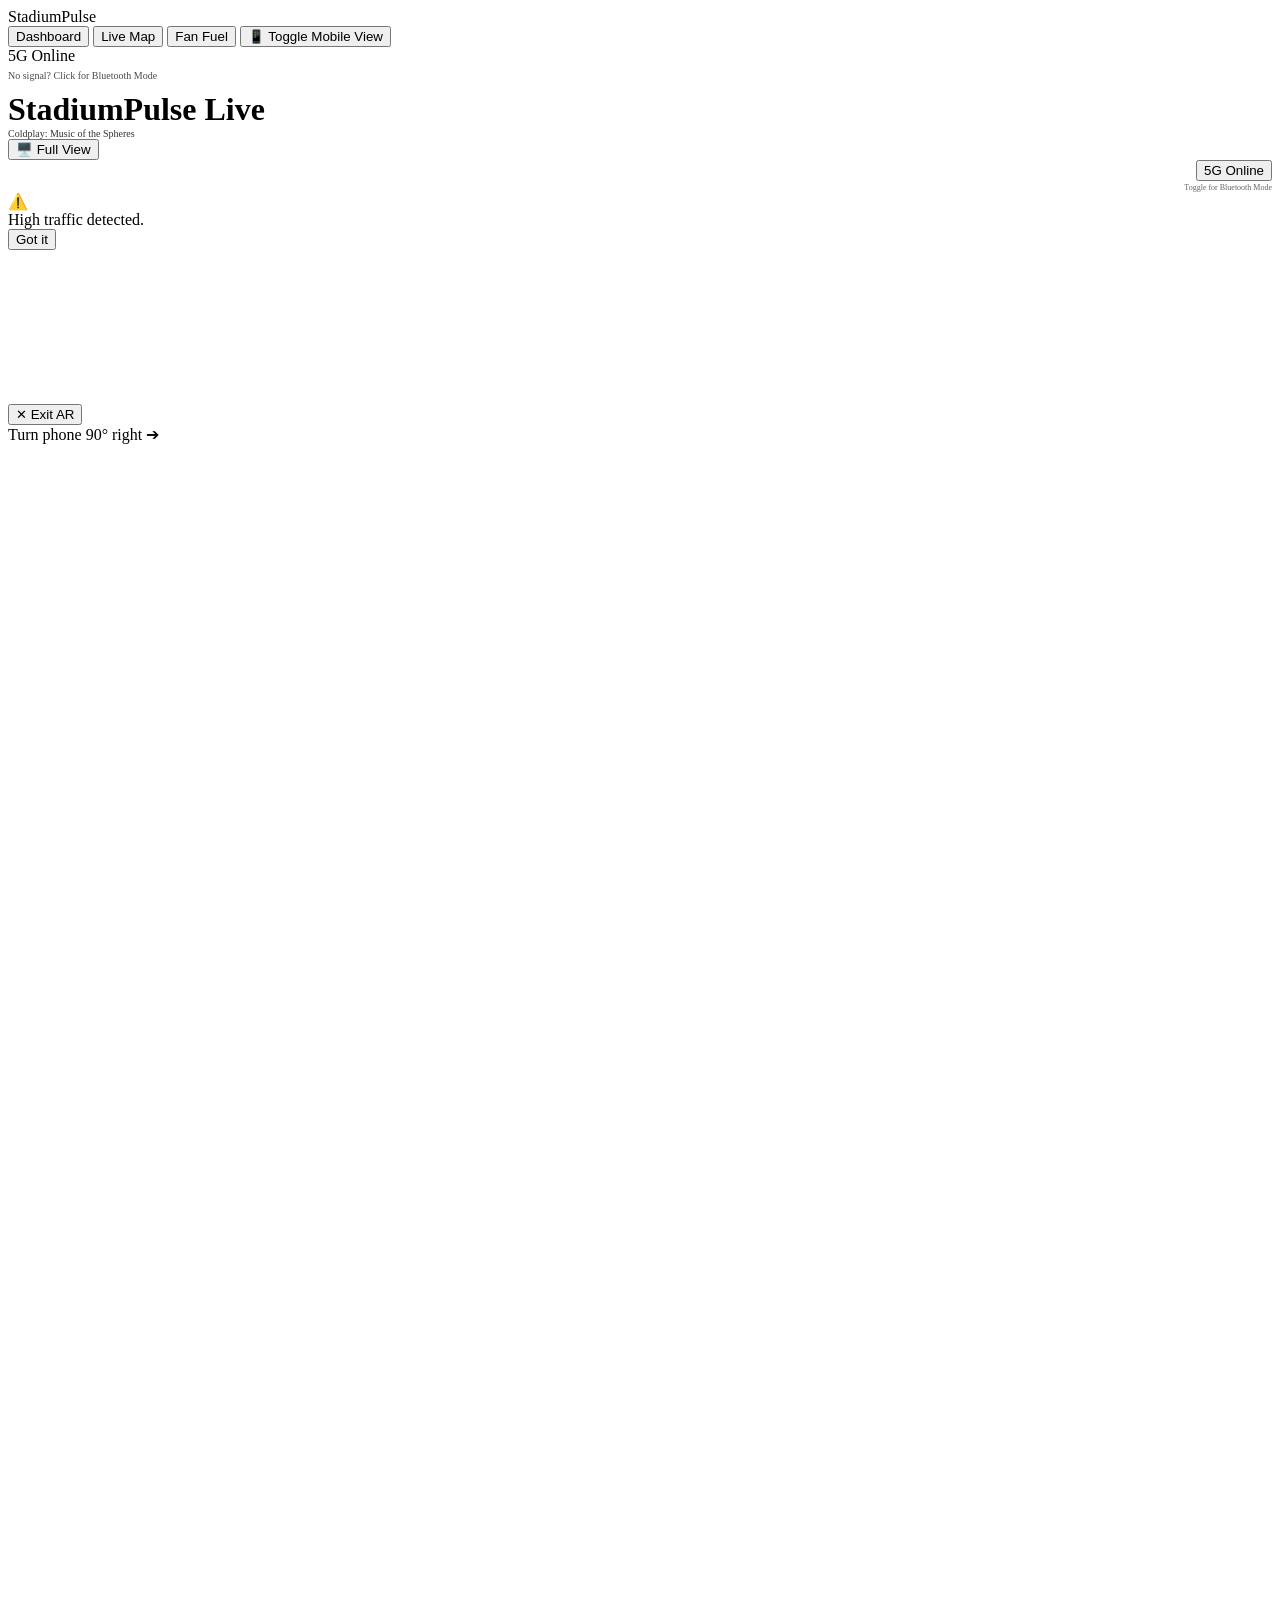
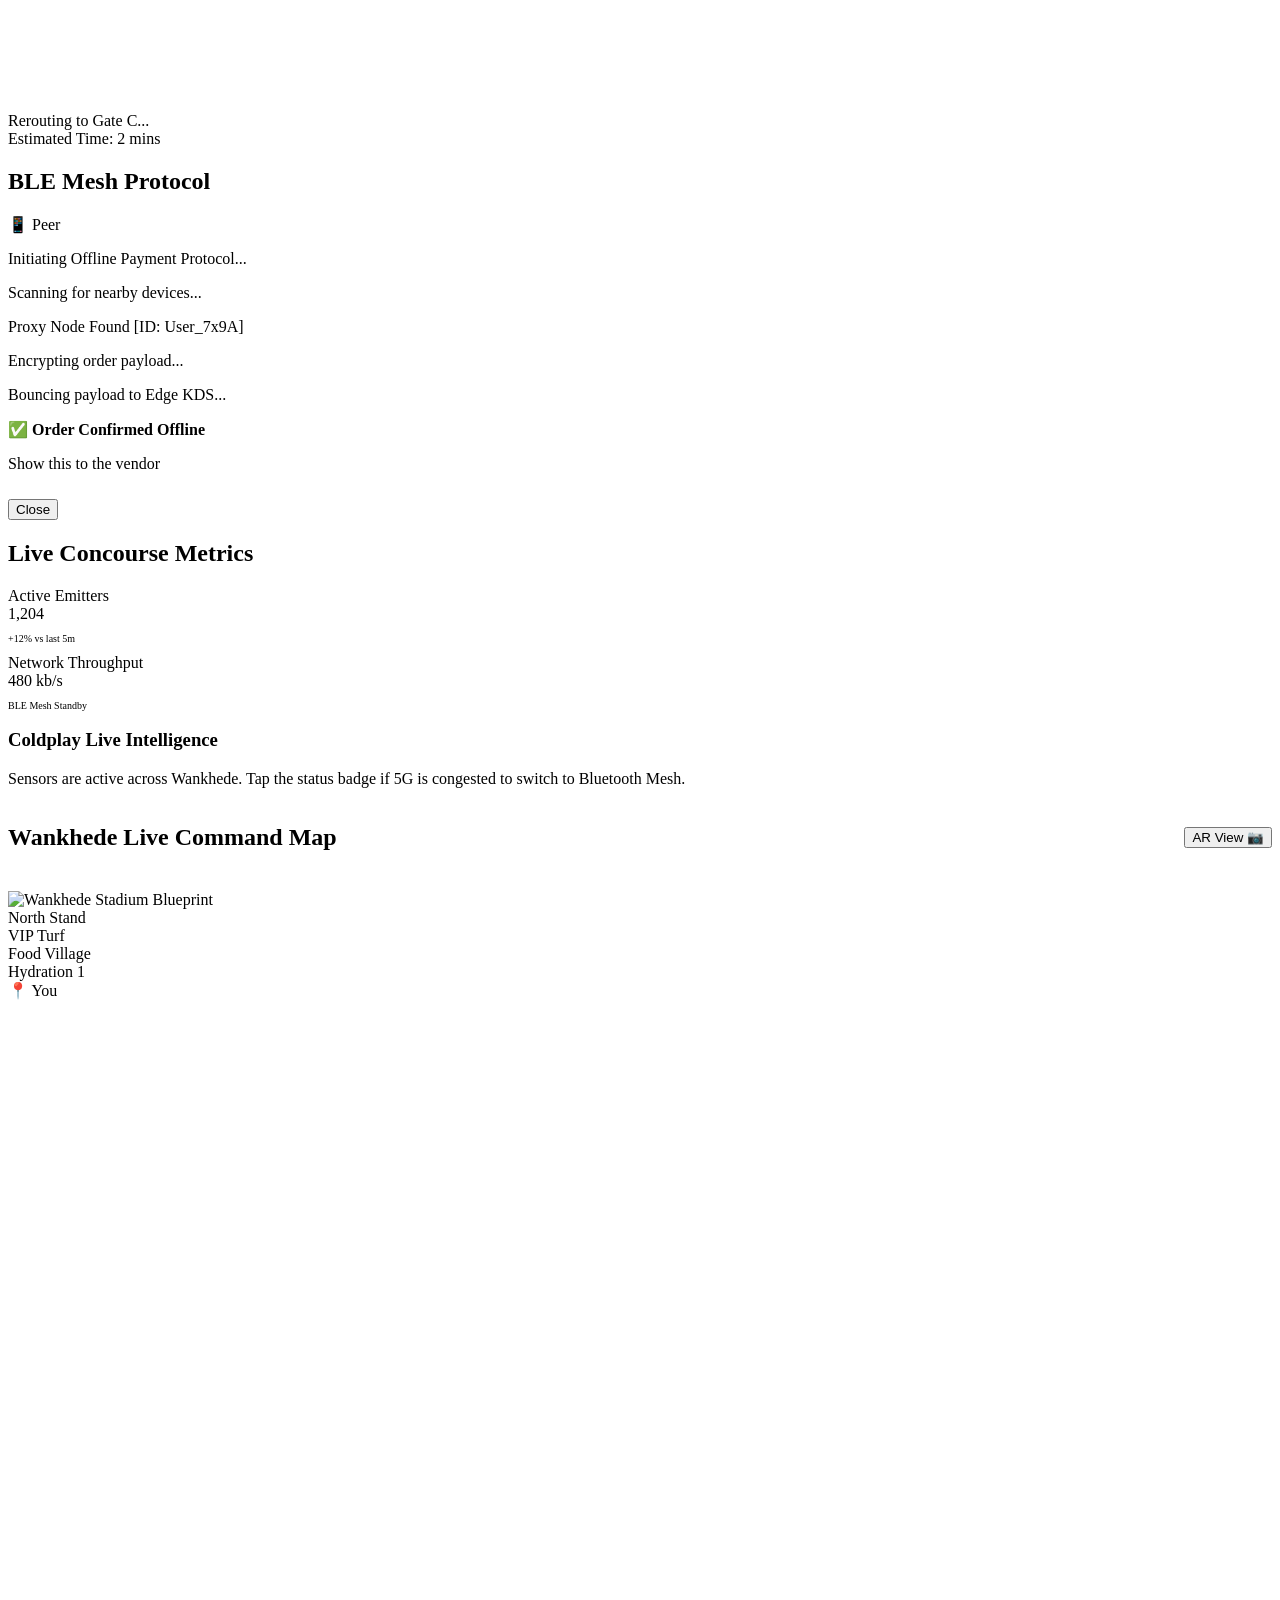
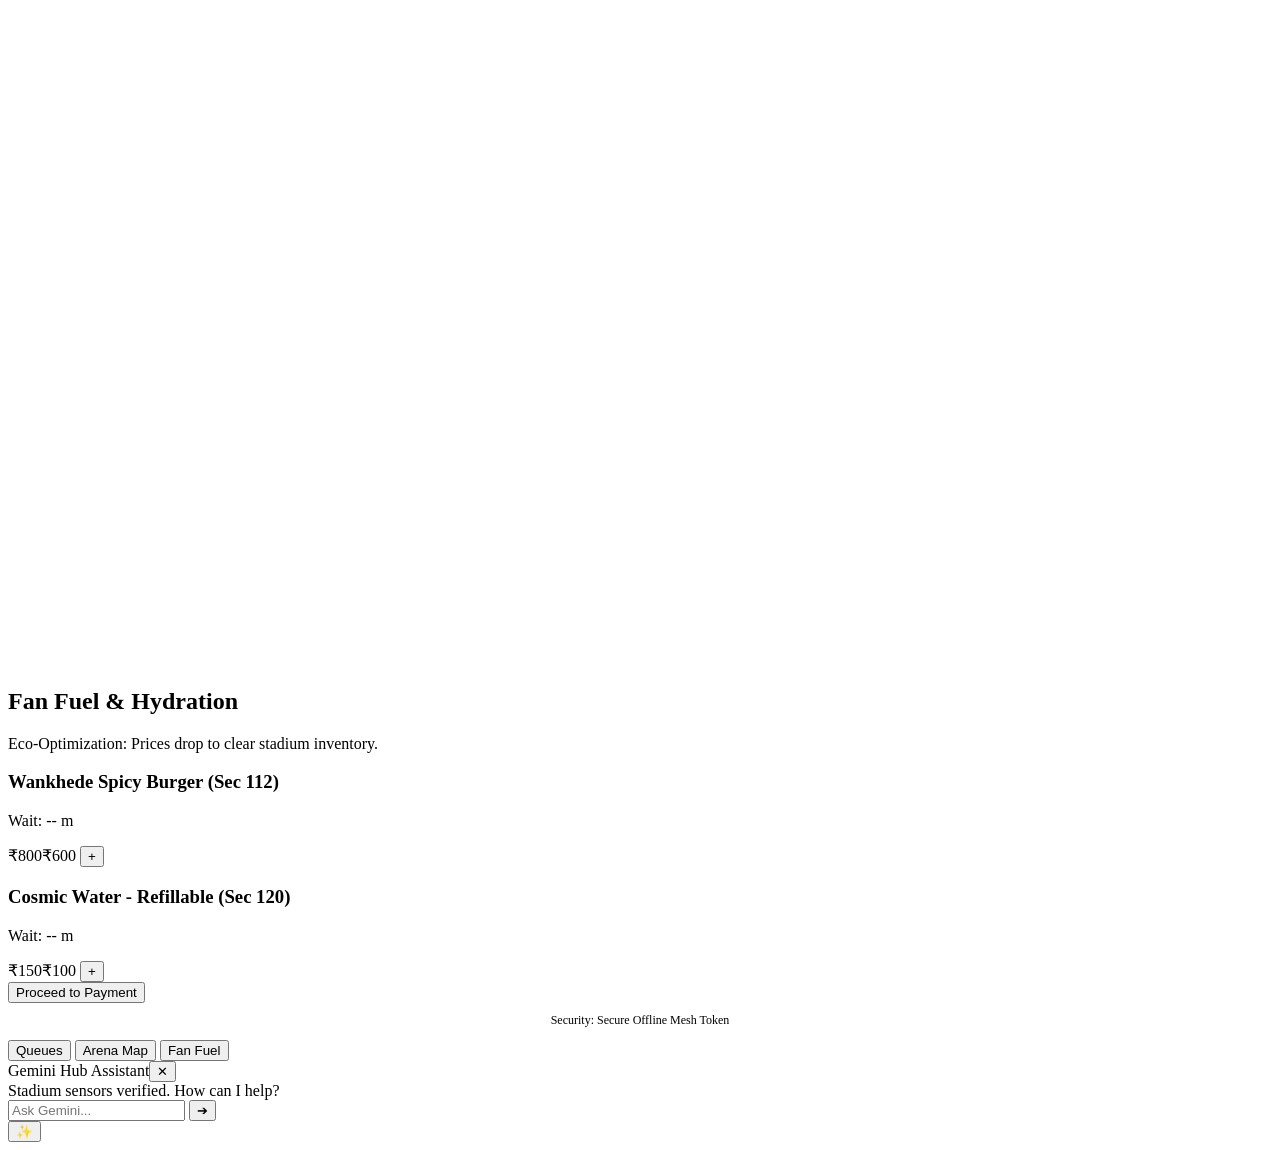
==== bin/main/static/index.html @ cc155f45 "Added Enhancements" ====
<!DOCTYPE html>
<html lang="en">
<head>
    <meta charset="UTF-8">
    <meta name="viewport" content="width=device-width, initial-scale=1.0, maximum-scale=1.0, user-scalable=no">
    <title>StadiumPulse Live | Coldplay Wankhede</title>
    
    <!-- PWA Meta Tags -->
    <link rel="manifest" href="manifest.json">
    <meta name="theme-color" content="#0f111a">
    <meta name="mobile-web-app-capable" content="yes">
    <meta name="apple-mobile-web-app-status-bar-style" content="black-translucent">
    <meta name="apple-mobile-web-app-title" content="StadiumPulse">
    <link rel="apple-touch-icon" href="images/icon-192.png">

    <link rel="stylesheet" href="css/styles.css?v=1.1">
</head>
<body>
    <div class="app-container">
        
        <!-- DESKTOP SIDEBAR (Hidden on mobile) -->
        <nav class="desktop-sidebar" role="navigation">
            <div class="sidebar-logo">StadiumPulse</div>
            <div class="sidebar-links">
                <button class="nav-item active" data-target="view-home">Dashboard</button>
                <button class="nav-item" data-target="view-map">Live Map</button>
                <button class="nav-item" data-target="view-order">Fan Fuel</button>
                <button class="view-toggle-btn" id="toggle-view-desktop">📱 Toggle Mobile View</button>
            </div>
            <div class="sidebar-footer">
                <div id="network-toggle-desktop" class="network-status online" title="Click to enable mesh mode">
                    <span class="status-dot"></span> 5G Online
                </div>
                <p style="font-size:10px; opacity:0.7; margin-top:5px;">No signal? Click for Bluetooth Mode</p>
            </div>
        </nav>

        <div class="main-wrapper">
            <!-- App Header -->
            <header class="app-header">
                <div>
                    <h1 style="margin:0;">StadiumPulse Live</h1>
                    <p style="font-size:10px; opacity:0.8; margin:0;">Coldplay: Music of the Spheres</p>
                </div>
                <div class="header-right">
                    <button class="view-toggle-btn mobile-only" id="toggle-view-mobile" style="margin-right:10px;">🖥️ Full View</button>
                    <!-- Network Toggle (Mobile View) -->
                    <div style="text-align:right;">
                        <button id="network-toggle" class="network-status online mobile-only">
                            <span class="status-dot"></span> <span id="network-label">5G Online</span>
                        </button>
                        <p class="mobile-only" style="font-size:8px; opacity:0.6; margin:2px 0 0 0;">Toggle for Bluetooth Mode</p>
                    </div>
                </div>
            </header>

            <!-- Alerts -->
            <div id="smart-alert" class="smart-alert hidden" role="alert">
                <div class="alert-icon">⚠️</div>
                <div class="alert-text" id="alert-message">High traffic detected.</div>
                <button class="alert-btn" onclick="dismissAlert()" aria-label="Dismiss alert">Got it</button>
            </div>

            <!-- AR WEBCAM OVERLAY -->
            <div id="ar-overlay" class="ar-overlay hidden">
                <video id="webcam-feed" autoplay playsinline aria-hidden="true"></video>
                <div class="ar-ui-top">
                    <button class="ar-close-btn" id="close-ar-btn">✕ Exit AR</button>
                    <div class="ar-instruction">Turn phone 90° right ➔</div>
                </div>
                <div class="ar-digital-arrow" aria-hidden="true">
                    <svg viewBox="0 0 100 100"><path class="ar-arrow-path" d="M50 80 L50 20 L30 40 M50 20 L70 40" fill="none" stroke="var(--status-green)" stroke-width="8" stroke-linecap="round" stroke-linejoin="round"/></svg>
                </div>
                <div class="ar-ui-bottom" aria-live="assertive">Rerouting to Gate C...<br><span>Estimated Time: 2 mins</span></div>
            </div>

            <!-- BLE MESH OVERLAY -->
            <div id="ble-mesh-overlay" class="ar-overlay hidden ble-modal">
                <div class="ble-container">
                    <h2>BLE Mesh Protocol</h2>
                    <div class="radar" id="ble-radar">
                        <div class="pulse"></div><div class="pulse delay"></div>
                        <div class="node hidden" id="peer-node" style="top:20%; left:70%;">📱 Peer</div>
                    </div>
                    <div class="terminal-logs" id="ble-logs">
                        <p class="log hidden" id="log-1">Initiating Offline Payment Protocol...</p>
                        <p class="log hidden" id="log-2">Scanning for nearby devices...</p>
                        <p class="log hidden" style="color:var(--accent-blue)" id="log-3">Proxy Node Found [ID: User_7x9A]</p>
                        <p class="log hidden" id="log-4">Encrypting order payload...</p>
                        <p class="log hidden" id="log-5">Bouncing payload to Edge KDS...</p>
                        <p class="log hidden" style="color:var(--status-green); font-weight:bold;" id="log-6">✅ Order Confirmed Offline</p>
                    </div>
                    <div class="qr-result hidden" id="qr-result">
                        <div class="qr-mock"></div><p>Show this to the vendor</p>
                        <button class="checkout-btn" onclick="document.getElementById('ble-mesh-overlay').classList.add('hidden')" style="margin-top:10px;">Close</button>
                    </div>
                </div>
            </div>

            <!-- Main Content Area -->
            <main id="app-content">
                <!-- HOME VIEW -->
                <div id="view-home" class="view active">
                    <section class="dashboard">
                        <h2>Live Concourse Metrics</h2>
                        <div class="grid" id="wait-times-grid" aria-live="polite"></div>
                    </section>
                    
                    <!-- Desktop-only Analytics Section -->
                    <section class="desktop-only analytics-row">
                        <div class="card analytics-card">
                            <span class="wait-label">Active Emitters</span>
                            <div class="wait-time">1,204</div>
                            <p style="color:var(--status-green);font-size:10px;">+12% vs last 5m</p>
                        </div>
                        <div class="card analytics-card">
                            <span class="wait-label">Network Throughput</span>
                            <div class="wait-time">480 kb/s</div>
                            <p style="color:var(--accent-blue);font-size:10px;">BLE Mesh Standby</p>
                        </div>
                    </section>

                    <section class="quick-actions">
                        <div class="promo-card" id="mesh-promo">
                            <h3>Coldplay Live Intelligence</h3>
                            <p>Sensors are active across Wankhede. Tap the status badge if 5G is congested to switch to Bluetooth Mesh.</p>
                        </div>
                    </section>
                </div>

                <!-- MAP VIEW -->
                <div id="view-map" class="view">
                    <section class="stadium-map-container">
                        <div style="display:flex; justify-content:space-between; align-items:center; margin-bottom: 20px;">
                            <h2>Wankhede Live Command Map</h2>
                            <button class="ar-btn" id="open-ar-btn" aria-label="Open AR View">AR View 📷</button>
                        </div>
                        <div class="map-wrapper">
                            <img src="images/wankhede_map.png" class="blueprint-img" alt="Wankhede Stadium Blueprint">
                            <div class="zone" id="map-zone-Gate_A" style="top: 15%; left: 50%;">North Stand</div>
                            <div class="zone" id="map-zone-Gate_C" style="bottom: 15%; left: 50%;">VIP Turf</div>
                            <div class="zone" id="map-zone-Section_112" style="top: 50%; right: 15%;">Food Village</div>
                            <div class="zone" id="map-zone-Section_120" style="top: 50%; left: 15%;">Hydration 1</div>
                            <div class="pin-marker" style="top: 60%; left: 50%;">📍 You</div>
                            <svg class="routing-layer" viewBox="0 0 100 100" preserveAspectRatio="none">
                                <defs><linearGradient id="neon-glow"><stop offset="0%" stop-color="var(--accent-blue)" /><stop offset="100%" stop-color="var(--status-green)" /></linearGradient></defs>
                                <path id="live-route-path" class="path-line" d="" fill="none" stroke="url(#neon-glow)" stroke-width="1.5" stroke-dasharray="2, 4"></path>
                            </svg>
                        </div>
                    </section>
                </div>

                <!-- ORDER VIEW -->
                <div id="view-order" class="view">
                    <section class="order-dashboard">
                        <h2>Fan Fuel & Hydration</h2>
                        <p class="subtitle">Eco-Optimization: Prices drop to clear stadium inventory.</p>
                        <div class="order-list" id="order-items-container">
                            <div class="order-item" id="menu-112">
                                <div class="item-info"><h3>Wankhede Spicy Burger (Sec 112)</h3><p class="wait-badge" id="badge-112">Wait: -- m</p></div>
                                <div class="price-container">
                                    <span class="old-price hidden" id="old-price-112">₹800</span><span class="current-price" id="price-112">₹600</span>
                                    <button class="add-btn" aria-label="Add to cart">+</button>
                                </div>
                            </div>
                            <div class="order-item" id="menu-120">
                                <div class="item-info"><h3>Cosmic Water - Refillable (Sec 120)</h3><p class="wait-badge" id="badge-120">Wait: -- m</p></div>
                                <div class="price-container">
                                    <span class="old-price hidden" id="old-price-120">₹150</span><span class="current-price" id="price-120">₹100</span>
                                    <button class="add-btn" aria-label="Add to cart">+</button>
                                </div>
                            </div>
                        </div>
                        <button class="checkout-btn" id="checkout-main-btn">Proceed to Payment</button>
                        <p id="checkout-network-warning" class="hidden" style="text-align:center;font-size:12px;color:var(--accent-blue);margin-top:10px;">Security: Secure Offline Mesh Token</p>
                    </section>
                </div>
            </main>

            <!-- Bottom Navigation (Mobile View) -->
            <nav class="bottom-nav mobile-only" role="navigation" aria-label="Mobile Navigation">
                <button class="nav-item active" data-target="view-home" aria-label="Dashboard Tab">Queues</button>
                <button class="nav-item" data-target="view-map" aria-label="Map Tab">Arena Map</button>
                <button class="nav-item" data-target="view-order" aria-label="Order Tab">Fan Fuel</button>
            </nav>
        </div>

        <!-- AI CHAT UI -->
        <div id="ai-chat-window" class="ai-chat-window hidden">
            <div class="chat-header"><span>Gemini Hub Assistant</span><button onclick="toggleChat()" aria-label="Close Chat">✕</button></div>
            <div id="chat-messages" class="chat-messages"><div class="msg bot">Stadium sensors verified. How can I help?</div></div>
            <div class="chat-input-area">
                <input type="text" id="chat-input" placeholder="Ask Gemini..." aria-label="Ask assistant">
                <button id="send-chat-btn" aria-label="Send message">➔</button>
            </div>
        </div>
        <button class="ai-fab" id="ai-fab" onclick="toggleChat()" aria-label="Open AI Assistant"><span>✨</span></button>

    </div>

    <script src="js/app.js?v=2.2"></script>
</body>
</html>
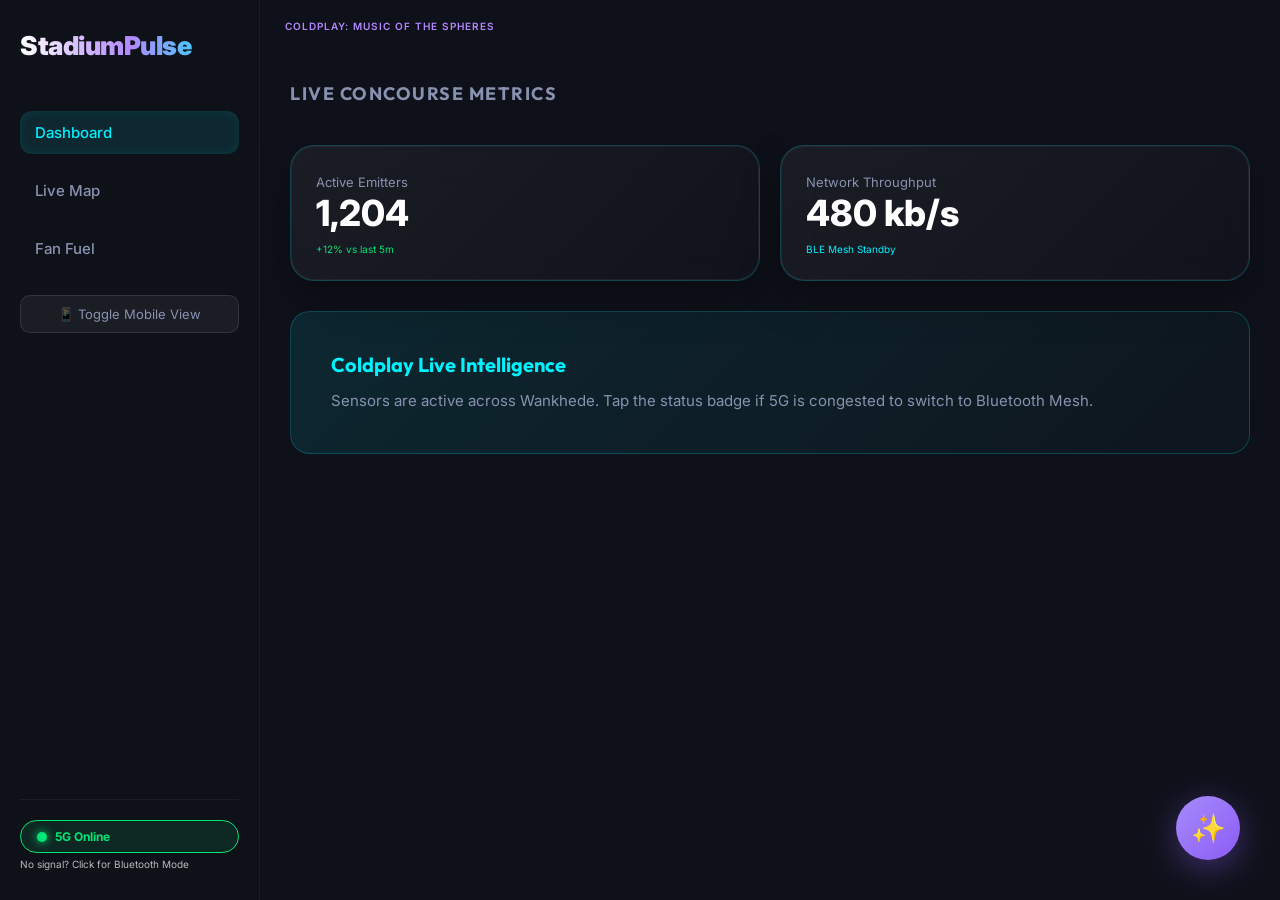
==== commit dd1b96d0: "Enhancements" ====
--- a/bin/main/static/index.html
+++ b/bin/main/static/index.html
@@ -13,6 +13,9 @@
     <meta name="apple-mobile-web-app-title" content="StadiumPulse">
     <link rel="apple-touch-icon" href="images/icon-192.png">
 
+    <!-- Typography -->
+    <link href="https://fonts.googleapis.com/css2?family=Inter:wght@400;500;600&family=Outfit:wght@700;800;900&display=swap" rel="stylesheet">
+    
     <link rel="stylesheet" href="css/styles.css?v=1.1">
 </head>
 <body>
@@ -36,20 +39,19 @@
         </nav>
 
         <div class="main-wrapper">
-            <!-- App Header -->
+            <!-- App Header: High-End Concierge Style -->
             <header class="app-header">
-                <div>
-                    <h1 style="margin:0;">StadiumPulse Live</h1>
-                    <p style="font-size:10px; opacity:0.8; margin:0;">Coldplay: Music of the Spheres</p>
+                <div class="header-left">
+                    <p class="greeting mobile-only">Hi, Guest Fan 👋</p>
+                    <h1 class="logo-title">StadiumPulse</h1>
+                    <p class="event-tag">COLDPLAY: MUSIC OF THE SPHERES</p>
                 </div>
                 <div class="header-right">
-                    <button class="view-toggle-btn mobile-only" id="toggle-view-mobile" style="margin-right:10px;">🖥️ Full View</button>
-                    <!-- Network Toggle (Mobile View) -->
-                    <div style="text-align:right;">
-                        <button id="network-toggle" class="network-status online mobile-only">
-                            <span class="status-dot"></span> <span id="network-label">5G Online</span>
-                        </button>
-                        <p class="mobile-only" style="font-size:8px; opacity:0.6; margin:2px 0 0 0;">Toggle for Bluetooth Mode</p>
+                    <button class="view-toggle-btn mobile-only" id="toggle-view-mobile">🖥️ Desktop</button>
+                    <!-- Network Status Capsule -->
+                    <div class="status-capsule mobile-only" id="network-toggle">
+                        <span class="status-dot"></span>
+                        <span id="network-label">5G</span>
                     </div>
                 </div>
             </header>
@@ -91,7 +93,11 @@
                         <p class="log hidden" style="color:var(--status-green); font-weight:bold;" id="log-6">✅ Order Confirmed Offline</p>
                     </div>
                     <div class="qr-result hidden" id="qr-result">
-                        <div class="qr-mock"></div><p>Show this to the vendor</p>
+                        <div class="barcode-container" id="barcode-area">
+                            <!-- JS will inject bars here -->
+                        </div>
+                        <p>Unique Security Token: <span id="ble-token">#PX-991</span></p>
+                        <p>Show this to the vendor</p>
                         <button class="checkout-btn" onclick="document.getElementById('ble-mesh-overlay').classList.add('hidden')" style="margin-top:10px;">Close</button>
                     </div>
                 </div>
@@ -159,15 +165,23 @@
                             <div class="order-item" id="menu-112">
                                 <div class="item-info"><h3>Wankhede Spicy Burger (Sec 112)</h3><p class="wait-badge" id="badge-112">Wait: -- m</p></div>
                                 <div class="price-container">
+                                    <div class="qty-controls">
+                                        <button class="qty-btn" onclick="updateQty('112', -1)">-</button>
+                                        <span class="qty-count" id="qty-112">0</span>
+                                        <button class="qty-btn" onclick="updateQty('112', 1)">+</button>
+                                    </div>
                                     <span class="old-price hidden" id="old-price-112">₹800</span><span class="current-price" id="price-112">₹600</span>
-                                    <button class="add-btn" aria-label="Add to cart">+</button>
                                 </div>
                             </div>
                             <div class="order-item" id="menu-120">
                                 <div class="item-info"><h3>Cosmic Water - Refillable (Sec 120)</h3><p class="wait-badge" id="badge-120">Wait: -- m</p></div>
                                 <div class="price-container">
+                                    <div class="qty-controls">
+                                        <button class="qty-btn" onclick="updateQty('120', -1)">-</button>
+                                        <span class="qty-count" id="qty-120">0</span>
+                                        <button class="qty-btn" onclick="updateQty('120', 1)">+</button>
+                                    </div>
                                     <span class="old-price hidden" id="old-price-120">₹150</span><span class="current-price" id="price-120">₹100</span>
-                                    <button class="add-btn" aria-label="Add to cart">+</button>
                                 </div>
                             </div>
                         </div>
@@ -177,11 +191,20 @@
                 </div>
             </main>
 
-            <!-- Bottom Navigation (Mobile View) -->
+            <!-- Bottom Navigation: Professional Icon Bar -->
             <nav class="bottom-nav mobile-only" role="navigation" aria-label="Mobile Navigation">
-                <button class="nav-item active" data-target="view-home" aria-label="Dashboard Tab">Queues</button>
-                <button class="nav-item" data-target="view-map" aria-label="Map Tab">Arena Map</button>
-                <button class="nav-item" data-target="view-order" aria-label="Order Tab">Fan Fuel</button>
+                <button class="nav-item active" data-target="view-home">
+                    <svg viewBox="0 0 24 24" width="24" height="24" stroke="currentColor" stroke-width="2" fill="none" stroke-linecap="round" stroke-linejoin="round"><path d="M3 9l9-7 9 7v11a2 2 0 0 1-2 2H5a2 2 0 0 1-2-2z"></path><polyline points="9 22 9 12 15 12 15 22"></polyline></svg>
+                    <span>Queues</span>
+                </button>
+                <button class="nav-item" data-target="view-map">
+                    <svg viewBox="0 0 24 24" width="24" height="24" stroke="currentColor" stroke-width="2" fill="none" stroke-linecap="round" stroke-linejoin="round"><polygon points="1 6 1 22 8 18 16 22 23 16 23 2 16 6 8 2 1 6"></polygon><line x1="8" y1="2" x2="8" y2="18"></line><line x1="16" y1="6" x2="16" y2="22"></line></svg>
+                    <span>Map</span>
+                </button>
+                <button class="nav-item" data-target="view-order">
+                    <svg viewBox="0 0 24 24" width="24" height="24" stroke="currentColor" stroke-width="2" fill="none" stroke-linecap="round" stroke-linejoin="round"><path d="M6 2L3 6v14a2 2 0 0 0 2 2h14a2 2 0 0 0 2-2V6l-3-4Z"/><line x1="3" y1="6" x2="21" y2="6"/><path d="M16 10a4 4 0 0 1-8 0"/></svg>
+                    <span>Fuel</span>
+                </button>
             </nav>
         </div>
 
--- a/bin/main/static/css/styles.css
+++ b/bin/main/static/css/styles.css
@@ -0,0 +1,520 @@
+:root {
+    --bg-dark: #0f111a;
+    --bg-card: rgba(25, 28, 41, 0.7);
+    --text-main: #ffffff;
+    --text-muted: #8892b0;
+    --accent-blue: #00f2fe;
+    --accent-glow: rgba(0, 242, 254, 0.4);
+    --status-green: #00e676;
+    --status-yellow: #ffea00;
+    --status-red: #ff1744;
+    --status-purple: #b388ff;
+    --coldplay-pink: #ff4081;
+    --coldplay-yellow: #fdd835;
+    --coldplay-blue: #2196f3;
+    --sidebar-width: 260px;
+}
+
+* { box-sizing: border-box; margin: 0; padding: 0; font-family: 'Inter', -apple-system, sans-serif; }
+h1, h2, h3, .logo-title { font-family: 'Outfit', sans-serif; }
+
+body { background-color: #000; min-height: 100vh; overflow-x: hidden; transition: background 0.5s ease; }
+
+/* JUDGE MODE: FORCE MOBILE PERSPECTIVE */
+body.force-mobile {
+    display: flex;
+    justify-content: center;
+    align-items: center;
+    background-color: #1a1c23;
+}
+
+body.force-mobile .app-container {
+    width: 480px;
+    height: 92vh;
+    border-radius: 40px;
+    border: 12px solid #333;
+    box-shadow: 0 0 100px rgba(0,0,0,1), 0 0 20px var(--accent-glow);
+    overflow: hidden;
+    position: relative;
+    transform: scale(1);
+    max-width: 95vw;
+}
+
+body.force-mobile .desktop-sidebar { display: none !important; }
+body.force-mobile .mobile-only { display: flex !important; }
+body.force-mobile .bottom-nav { display: flex !important; width: 100%; top: auto; bottom: 0; }
+body.force-mobile .app-header h1 { display: block; }
+body.force-mobile .desktop-only { display: none !important; }
+body.force-mobile main { padding: 0 20px 100px 20px; }
+body.force-mobile .grid { grid-template-columns: 1fr; }
+body.force-mobile .app-header { padding: 20px; }
+body.force-mobile .view-toggle-btn { margin-top: 0; }
+
+.view-toggle-btn {
+    background: rgba(255,255,255,0.05);
+    border: 1px solid rgba(255,255,255,0.1);
+    color: var(--text-muted);
+    padding: 10px 15px;
+    border-radius: 10px;
+    cursor: pointer;
+    font-size: 13px;
+    transition: all 0.2s;
+    margin-top: 10px;
+}
+.view-toggle-btn:hover { background: rgba(0,242,254,0.1); color: var(--accent-blue); }
+
+/* DUAL CONTAINER LOGIC */
+.app-container {
+    display: flex;
+    width: 100vw;
+    height: 100vh;
+    background-color: var(--bg-dark);
+    color: var(--text-main);
+}
+
+.main-wrapper {
+    flex: 1;
+    display: flex;
+    flex-direction: column;
+    position: relative;
+    overflow-y: auto;
+    overflow-x: hidden;
+}
+
+/* SIDEBAR STYLES (Desktop Only) */
+.desktop-sidebar {
+    width: var(--sidebar-width);
+    background: rgba(15, 17, 26, 0.95);
+    border-right: 1px solid rgba(255,255,255,0.05);
+    display: flex;
+    flex-direction: column;
+    padding: 30px 20px;
+    z-index: 200;
+}
+
+.sidebar-logo {
+    font-size: 26px;
+    font-weight: 900;
+    margin-bottom: 50px;
+    background: linear-gradient(90deg, #fff, var(--status-purple), var(--accent-blue));
+    -webkit-background-clip: text;
+    -webkit-text-fill-color: transparent;
+    letter-spacing: -0.5px;
+}
+
+.sidebar-links {
+    flex: 1;
+    display: flex;
+    flex-direction: column;
+    gap: 15px;
+}
+
+.sidebar-links .nav-item {
+    text-align: left;
+    padding: 12px 15px;
+    border-radius: 12px;
+    font-size: 15px;
+    font-weight: 500;
+    color: var(--text-muted);
+    background: none;
+    border: none;
+    cursor: pointer;
+    transition: all 0.2s;
+}
+
+.sidebar-links .nav-item:hover { background: rgba(255,255,255,0.05); color: #fff; }
+.sidebar-links .nav-item.active {
+    background: rgba(0, 242, 254, 0.1);
+    color: var(--accent-blue);
+    box-shadow: inset 0 0 10px rgba(0, 242, 254, 0.1);
+}
+
+.sidebar-footer { padding-top: 20px; border-top: 1px solid rgba(255,255,255,0.05); }
+
+/* HEADER ENHANCEMENTS */
+.app-header {
+    padding: 20px 25px;
+    display: flex;
+    justify-content: space-between;
+    align-items: flex-start;
+    z-index: 100;
+}
+.header-left { display: flex; flex-direction: column; gap: 4px; }
+.greeting { font-size: 20px; font-weight: 600; color: #fff; margin-bottom: 2px; }
+.logo-title { 
+    font-size: 28px; 
+    font-weight: 900; 
+    margin: 0;
+    background: linear-gradient(90deg, #fff, var(--accent-blue));
+    -webkit-background-clip: text;
+    -webkit-text-fill-color: transparent;
+    letter-spacing: -1px;
+}
+.event-tag { 
+    font-size: 10px; 
+    font-weight: 700; 
+    color: var(--status-purple); 
+    text-transform: uppercase; 
+    letter-spacing: 1px; 
+    margin: 0;
+}
+
+.header-right { display: flex; flex-direction: column; align-items: flex-end; gap: 10px; }
+
+/* Status Capsule (Pill) */
+.status-capsule {
+    background: rgba(0, 230, 118, 0.1);
+    border: 1px solid rgba(0, 230, 118, 0.3);
+    padding: 6px 12px;
+    border-radius: 20px;
+    display: flex;
+    align-items: center;
+    gap: 8px;
+    color: var(--status-green);
+    font-size: 12px;
+    font-weight: 700;
+    box-shadow: 0 0 15px rgba(0, 230, 118, 0.1);
+}
+.status-capsule .status-dot { margin-right: 0; }
+
+/* CONTENT AREA */
+main { padding: 0 30px 100px 30px; max-width: 1400px; margin: 0 auto; width: 100%; }
+.view { display: none; flex-direction: column; animation: fadeIn 0.4s ease; }
+.view.active { display: flex; }
+
+@keyframes fadeIn { from { opacity: 0; transform: translateY(10px); } to { opacity: 1; transform: translateY(0); } }
+
+h2 { font-size: 18px; color: var(--text-muted); margin: 30px 0 20px 0; text-transform: uppercase; letter-spacing: 1.5px; }
+
+/* RESPONSIVE GRID */
+.grid {
+    display: grid;
+    grid-template-columns: repeat(auto-fit, minmax(200px, 1fr));
+    gap: 20px;
+}
+
+.card {
+    background: linear-gradient(135deg, rgba(255,255,255,0.05) 0%, rgba(255,255,255,0.01) 100%);
+    backdrop-filter: blur(20px); -webkit-backdrop-filter: blur(20px);
+    border: 1px solid rgba(255,255,255,0.08); border-radius: 24px; padding: 25px;
+    box-shadow: 0 20px 40px rgba(0,0,0,0.3), inset 0 0 0 1px rgba(255,255,255,0.05);
+}
+.card .zone-name { font-size: 15px; font-weight: 600; margin-bottom: 15px; display: flex; align-items: center; }
+.card .wait-time { font-size: 36px; font-weight: 800; margin-bottom: 8px; }
+.card .wait-label { font-size: 13px; color: var(--text-muted); }
+
+.analytics-row { display: flex; gap: 20px; margin-top: 20px; }
+.analytics-card { flex: 1; border-color: rgba(0, 242, 254, 0.2); }
+
+.promo-card {
+    background: linear-gradient(135deg, rgba(0, 242, 254, 0.1), rgba(0, 242, 254, 0.02));
+    border: 1px solid rgba(0, 242, 254, 0.2); border-radius: 20px; padding: 40px; margin-top: 30px;
+}
+.promo-card h3 { color: var(--accent-blue); font-size: 20px; margin-bottom: 12px;}
+.promo-card p { font-size: 15px; color: var(--text-muted); line-height: 1.6; }
+
+/* MAP */
+.stadium-map-container { display: flex; flex-direction: column; height: 75vh; min-height: 500px; }
+.map-wrapper {
+    position: relative; width: 100%; aspect-ratio: 16/9; max-height: 500px;
+    border-radius: 24px; border: 1px solid rgba(0,242,254,0.2);
+    overflow: hidden; background: #000;
+}
+.blueprint-img { 
+    width: 100%; height: 100%;
+    object-fit: contain; /* Ensure full map is visible without cropping */
+    opacity: 0.8; 
+}
+.routing-layer {
+    position: absolute;
+    top: 0; left: 0; width: 100%; height: 100%;
+    pointer-events: none;
+    z-index: 5;
+}
+
+/* ALERTS & STATUS */
+.network-status { display: flex; align-items: center; padding: 8px 16px; border-radius: 20px; font-size: 12px; font-weight: bold; border: 1px solid; cursor: pointer; }
+.network-status.online { background: rgba(0,230,118,0.1); border-color: var(--status-green); color: var(--status-green); }
+.status-dot { width: 10px; height: 10px; border-radius: 50%; margin-right: 8px; background: var(--status-green); box-shadow: 0 0 10px var(--status-green); }
+
+/* BOTTOM TAB BAR: Professional Alignment */
+.bottom-nav {
+    position: fixed; bottom: 0; left: 0; width: 100%; height: 90px;
+    background: rgba(15, 17, 26, 0.9); backdrop-filter: blur(30px);
+    border-top: 1px solid rgba(255,255,255,0.1);
+    display: flex; justify-content: space-around; align-items: center;
+    padding: 10px 20px 30px 20px; z-index: 500;
+}
+
+.bottom-nav .nav-item {
+    background: none; border: none;
+    display: flex; flex-direction: column; align-items: center; gap: 6px;
+    color: var(--text-muted);
+    transition: all 0.3s cubic-bezier(0.4, 0, 0.2, 1);
+    flex: 1;
+}
+
+.bottom-nav .nav-item svg { width: 22px; height: 22px; opacity: 0.6; transition: all 0.3s; }
+.bottom-nav .nav-item span { font-size: 11px; font-weight: 600; letter-spacing: 0.3px; }
+
+.bottom-nav .nav-item.active { color: var(--accent-blue); }
+.bottom-nav .nav-item.active svg { opacity: 1; transform: translateY(-2px); filter: drop-shadow(0 0 8px var(--accent-glow)); }
+
+/* RESPONSIVE ADAPTATION */
+@media (max-width: 800px) {
+    .desktop-sidebar { display: none !important; }
+    .mobile-only { display: flex !important; }
+    .desktop-only { display: none !important; }
+    header { padding: 20px; }
+    main { padding: 0 20px 100px 20px; }
+    .grid { grid-template-columns: 1fr 1fr; }
+}
+
+@media (min-width: 801px) {
+    .desktop-sidebar { display: flex !important; }
+    .mobile-only { display: none !important; }
+    .bottom-nav { display: none !important; }
+    .app-header h1 { display: none; }
+}
+
+/* AI CHAT */
+.ai-fab { position: fixed; bottom: 40px; right: 40px; width: 64px; height: 64px; border-radius: 50%; background: linear-gradient(135deg, #a78bfa, #8b5cf6); border: none; color: #fff; font-size: 28px; box-shadow: 0 8px 32px rgba(139, 92, 246, 0.4); cursor: pointer; z-index: 1000; display: flex; justify-content: center; align-items: center; transition: transform 0.3s; }
+.ai-fab:hover { transform: scale(1.1); }
+
+@media (max-width: 1024px) {
+    .ai-fab { bottom: 100px; right: 20px; width: 56px; height: 56px; }
+}
+
+.ai-chat-window { 
+    position: fixed; bottom: 120px; right: 40px; width: 380px; height: 550px; 
+    background: rgba(20, 22, 35, 0.9); 
+    backdrop-filter: blur(25px); -webkit-backdrop-filter: blur(25px);
+    border: 1px solid rgba(139, 92, 246, 0.5); 
+    border-radius: 30px; display: flex; flex-direction: column; z-index: 1001; 
+    box-shadow: 0 40px 100px rgba(0,0,0,0.8), inset 0 0 20px rgba(139, 92, 246, 0.1);
+    animation: slideUp 0.4s cubic-bezier(0.175, 0.885, 0.32, 1.275);
+}
+@keyframes slideUp { from { opacity: 0; transform: translateY(50px); } to { opacity: 1; transform: translateY(0); } }
+@media (max-width: 1024px) { .ai-chat-window { right: 20px; width: calc(100% - 40px); bottom: 170px; } }
+
+/* Re-use existing zone/map components */
+.zone { position: absolute; transform: translate(-50%, -50%); padding: 8px 12px; border-radius: 12px; font-size: 11px; font-weight: bold; background: rgba(0,0,0,0.85); backdrop-filter: blur(4px); border: 1px solid rgba(255,255,255,0.15); z-index: 10; text-align: center; }
+.zone.low { box-shadow: 0 0 20px var(--status-green); border-color: var(--status-green); color: var(--status-green); }
+.zone.med { box-shadow: 0 0 20px var(--status-yellow); border-color: var(--status-yellow); color: var(--status-yellow); }
+.zone.high { box-shadow: 0 0 20px var(--status-red); border-color: var(--status-red); color: var(--status-red); }
+.status-indicator { width: 10px; height: 10px; border-radius: 50%; display: inline-block; margin-right: 8px; }
+.status-low { background: var(--status-green); box-shadow: 0 0 10px var(--status-green); }
+.status-med { background: var(--status-yellow); box-shadow: 0 0 10px var(--status-yellow); }
+.status-high { background: var(--status-red); box-shadow: 0 0 10px var(--status-red); }
+
+/* ORDER LIST */
+.order-item { background: var(--bg-card); border-radius: 20px; padding: 25px; display: flex; justify-content: space-between; align-items: center; margin-bottom: 15px; }
+.add-btn { background: var(--accent-blue); width: 40px; height: 40px; border-radius: 50%; border: none; font-size: 24px; cursor: pointer; font-weight: bold;}
+.current-price { font-size: 22px; font-weight: 800; }
+.old-price { font-size: 14px; text-decoration: line-through; color: var(--status-red); margin-right: 10px; }
+.discount { color: var(--status-green); }
+
+/* Quantity Controls */
+.qty-controls {
+    display: flex;
+    align-items: center;
+    gap: 12px;
+    background: rgba(255, 255, 255, 0.05);
+    padding: 5px 12px;
+    border-radius: 20px;
+    margin-right: 15px;
+    border: 1px solid rgba(255,255,255,0.1);
+}
+.qty-btn {
+    background: transparent;
+    border: none;
+    color: var(--accent-blue);
+    font-size: 20px;
+    font-weight: bold;
+    cursor: pointer;
+    width: 24px;
+    height: 24px;
+    display: flex;
+    justify-content: center;
+    align-items: center;
+    transition: transform 0.1s;
+}
+.qty-btn:active { transform: scale(0.9); }
+.qty-count {
+    font-size: 16px;
+    font-weight: bold;
+    min-width: 20px;
+    text-align: center;
+}
+
+/* Barcode Simulation */
+.barcode-container {
+    background: #fff;
+    padding: 20px;
+    border-radius: 4px;
+    height: 120px;
+    width: 100%;
+    display: flex;
+    align-items: flex-end;
+    justify-content: center;
+    gap: 2px;
+    margin-bottom: 20px;
+    box-shadow: 0 0 30px rgba(255,255,255,0.2);
+}
+.bar {
+    background: #000;
+    height: 100%;
+}
+
+.checkout-btn { 
+    width: 100%; padding: 22px; border-radius: 24px; 
+    background: linear-gradient(135deg, var(--accent-blue) 0%, #4facfe 100%); 
+    box-shadow: 0 10px 30px rgba(0, 242, 254, 0.3);
+    border: none; color: #000; font-weight: 800; font-size: 16px; 
+    text-transform: uppercase; letter-spacing: 1px;
+    margin-top: 20px; cursor: pointer; transition: all 0.3s;
+}
+.checkout-btn:active { transform: scale(0.98); opacity: 0.9; }
+
+/* AR & BLE OVERLAYS (Full Screen) */
+.ar-overlay { position: fixed; top: 0; left: 0; width: 100vw; height: 100vh; z-index: 2500; background: #000; display: flex; flex-direction: column; overflow: hidden; }
+
+#webcam-feed { position: absolute; top: 0; left: 0; width: 100%; height: 100%; object-fit: cover; z-index: 1; }
+
+.ar-scanning { position: absolute; top: 0; left: 0; width: 100%; height: 100%; z-index: 100; background: rgba(0,0,0,0.3); display: flex; justify-content: center; align-items: center; backdrop-filter: blur(5px); }
+.ar-scanning span { color: var(--accent-blue); font-weight: bold; font-family: monospace; font-size: 18px; letter-spacing: 2px; animation: blink 0.8s infinite; }
+@keyframes blink { 0%, 100% { opacity: 1; } 50% { opacity: 0.3; } }
+
+.ar-ui-top { position: relative; z-index: 10; padding: 30px; display: flex; justify-content: space-between; align-items: flex-start; }
+.ar-close-btn { background: rgba(0,0,0,0.5); border: 1px solid rgba(255,255,255,0.2); color: #fff; padding: 10px 20px; border-radius: 30px; cursor: pointer; backdrop-filter: blur(5px); }
+.ar-instruction { background: rgba(0,242,254,0.1); border-left: 3px solid var(--accent-blue); padding: 8px 15px; font-size: 14px; border-radius: 4px; color: var(--accent-blue); }
+
+.ar-digital-arrow { position: absolute; top: 50%; left: 50%; transform: translate(-50%, -50%); width: 150px; height: 150px; z-index: 5; animation: arrowPulse 2s infinite ease-in-out; }
+@keyframes arrowPulse { 0%, 100% { transform: translate(-50%, -50%) scale(1); filter: brightness(1); } 50% { transform: translate(-50%, -50%) scale(1.2); filter: brightness(1.5); } }
+
+.ar-ui-bottom { position: absolute; bottom: 40px; left: 50%; transform: translateX(-50%); z-index: 10; width: 80%; background: rgba(0,0,0,0.7); backdrop-filter: blur(10px); padding: 20px; border-radius: 12px; border-top: 2px solid var(--status-green); text-align: center; font-weight: bold; color: var(--status-green); line-height: 1.4; }
+.ar-ui-bottom span { font-size: 13px; color: #fff; font-weight: normal; }
+
+.ble-modal { background: rgba(15, 17, 26, 0.95); display: flex; justify-content: center; align-items: center; }
+.ble-container { max-width: 500px; width: 90%; z-index: 100; }
+.terminal-logs { background: #000; padding: 20px; border-radius: 16px; border: 1px solid #333; font-family: monospace; }
+.log { margin-bottom: 8px; font-size: 13px; }
+
+.hidden { display: none !important; }
+
+/* ADDING MISSING STYLES MENTIONED BY USER FOR CHAT AND MAP */
+.chat-header {
+    display: flex; justify-content: space-between; align-items: center; 
+    padding: 20px; border-bottom: 1px solid rgba(139, 92, 246, 0.3);
+    font-weight: bold; font-size: 16px; color: #fff;
+}
+.chat-header button {
+    background: transparent; border: none; color: #fff; font-size: 18px; cursor: pointer;
+}
+.chat-messages {
+    flex: 1; padding: 20px; overflow-y: auto; display: flex; flex-direction: column; gap: 15px;
+}
+.msg { 
+    max-width: 80%; padding: 12px 18px; border-radius: 18px; font-size: 14px; line-height: 1.4;
+}
+.msg.bot {
+    background: rgba(139, 92, 246, 0.2); align-self: flex-start;
+    border-bottom-left-radius: 4px; border: 1px solid rgba(139, 92, 246, 0.3);
+    color: #e2e8f0;
+}
+.msg.user {
+    background: linear-gradient(135deg, var(--accent-blue), #4facfe); color: #000;
+    align-self: flex-end; border-bottom-right-radius: 4px; font-weight: 500;
+}
+.chat-input-area {
+    padding: 15px 20px; border-top: 1px solid rgba(139, 92, 246, 0.3); display: flex; gap: 10px;
+}
+.chat-input-area input {
+    flex: 1; background: rgba(0,0,0,0.5); border: 1px solid rgba(255,255,255,0.1); 
+    padding: 12px 20px; border-radius: 20px; color: #fff; outline: none; font-size: 14px;
+}
+.chat-input-area input:focus {
+    border-color: var(--accent-blue);
+}
+.chat-input-area button {
+    background: linear-gradient(135deg, #a78bfa, #8b5cf6); border: none; 
+    width: 44px; height: 44px; border-radius: 50%; color: #fff; cursor: pointer;
+    font-size: 18px; display: flex; justify-content: center; align-items: center;
+}
+
+/* SMART ALERT STYLES */
+.smart-alert {
+    position: fixed; top: 20px; left: 50%; transform: translateX(-50%);
+    background: rgba(15, 17, 26, 0.95); backdrop-filter: blur(10px);
+    border: 1px solid rgba(0, 242, 254, 0.3); border-left: 5px solid var(--accent-blue);
+    padding: 15px 20px; border-radius: 12px; z-index: 2000;
+    display: flex; align-items: center; gap: 15px; width: 90%; max-width: 450px;
+    box-shadow: 0 10px 30px rgba(0,0,0,0.8), 0 0 20px rgba(0, 242, 254, 0.15);
+    animation: slideDownAlert 0.4s cubic-bezier(0.175, 0.885, 0.32, 1.275);
+}
+.smart-alert.hidden { display: none !important; }
+@keyframes slideDownAlert { from { top: 0; opacity: 0; } to { top: 20px; opacity: 1; } }
+.alert-icon { font-size: 24px; }
+.alert-text { flex: 1; font-weight: 500; font-size: 14px; line-height: 1.4; color: #fff; }
+.alert-btn { 
+    background: rgba(0, 242, 254, 0.1); color: var(--accent-blue); 
+    border: 1px solid var(--accent-blue); padding: 6px 12px; border-radius: 6px; 
+    cursor: pointer; font-size: 12px; font-weight: bold;
+}
+.alert-btn:hover { background: var(--accent-blue); color: #000; }
+
+/* MAP MARKERS AND BUTTONS */
+.pin-marker {
+    position: absolute; transform: translate(-50%, -100%); 
+    font-size: 24px; z-index: 20; 
+    text-shadow: 0 0 10px rgba(0,0,0,0.8);
+    animation: bounceMarker 2s infinite;
+}
+@keyframes bounceMarker {
+    0%, 100% { transform: translate(-50%, -100%); }
+    50% { transform: translate(-50%, -120%); }
+}
+
+.ar-btn {
+    background: linear-gradient(135deg, var(--status-purple), #8b5cf6);
+    color: #fff; border: none; padding: 10px 20px; border-radius: 20px;
+    font-weight: bold; cursor: pointer; display: flex; align-items: center; gap: 8px;
+    box-shadow: 0 0 15px rgba(139, 92, 246, 0.4);
+    transition: all 0.2s;
+}
+.ar-btn:hover {
+    transform: scale(1.05); box-shadow: 0 0 20px rgba(139, 92, 246, 0.6);
+}
+
+/* StadiumPulse Special Descriptive Helpers */
+.mesh-hint {
+    font-size: 10px;
+    color: var(--status-yellow);
+    opacity: 0.9;
+    margin-top: 5px;
+    display: flex;
+    align-items: center;
+    gap: 4px;
+    font-weight: 500;
+}
+.mesh-hint::before {
+    content: 'ℹ️';
+    font-size: 8px;
+}
+
+.stat-card .stat-label {
+    color: var(--coldplay-pink);
+    font-weight: 600;
+}
+
+.price-current {
+    color: var(--status-green);
+    text-shadow: 0 0 10px rgba(0, 230, 118, 0.3);
+}
+
+.app-header p {
+    color: var(--status-purple);
+    font-weight: 600;
+    text-transform: uppercase;
+    letter-spacing: 1px;
+}
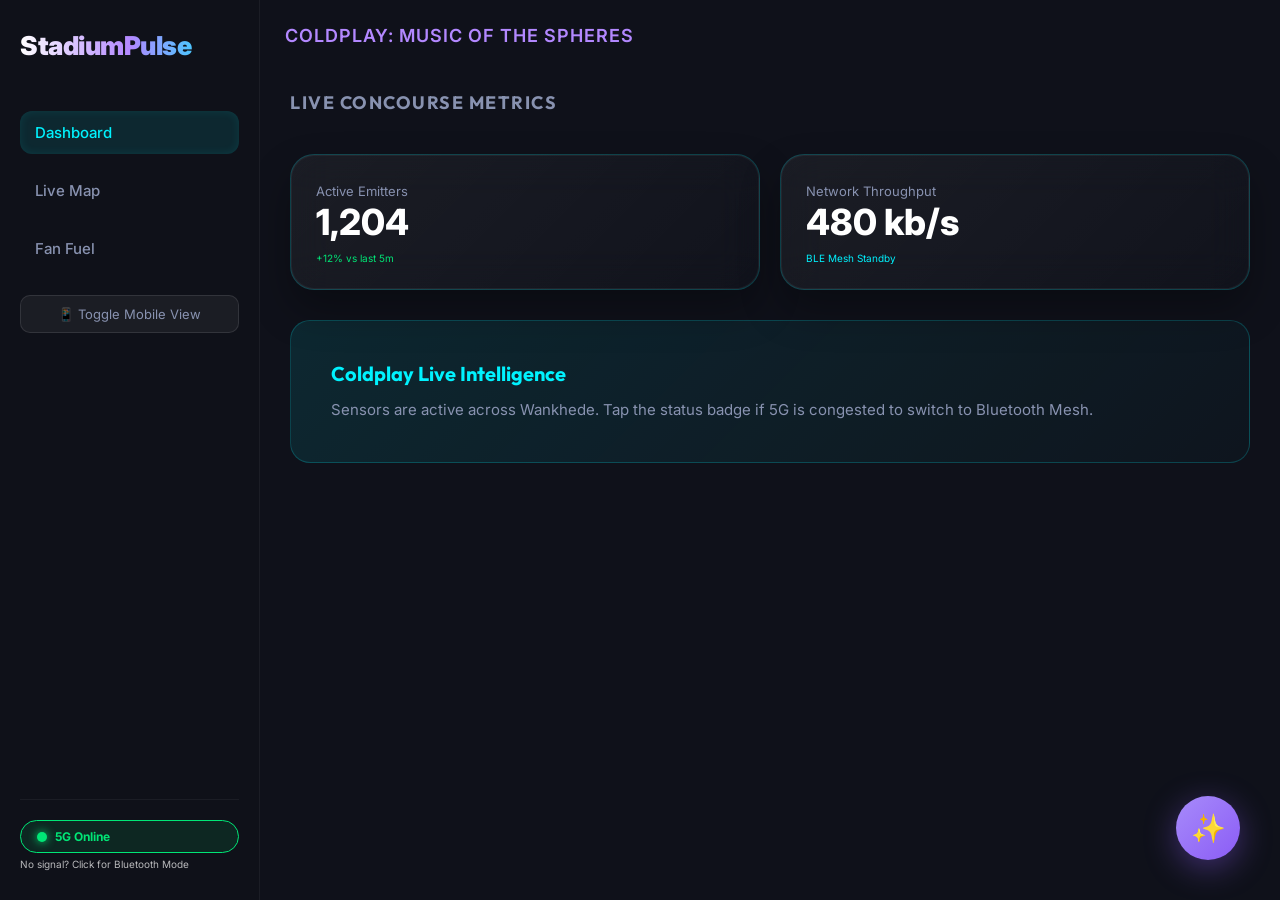
==== commit 21c5f129: "Enhancements" ====
--- a/bin/main/static/index.html
+++ b/bin/main/static/index.html
@@ -143,11 +143,11 @@
                         </div>
                         <div class="map-wrapper">
                             <img src="images/wankhede_map.png" class="blueprint-img" alt="Wankhede Stadium Blueprint">
-                            <div class="zone" id="map-zone-Gate_A" style="top: 15%; left: 50%;">North Stand</div>
-                            <div class="zone" id="map-zone-Gate_C" style="bottom: 15%; left: 50%;">VIP Turf</div>
-                            <div class="zone" id="map-zone-Section_112" style="top: 50%; right: 15%;">Food Village</div>
-                            <div class="zone" id="map-zone-Section_120" style="top: 50%; left: 15%;">Hydration 1</div>
-                            <div class="pin-marker" style="top: 60%; left: 50%;">📍 You</div>
+                            <div class="zone" id="map-zone-Gate_A" style="top: 8%; left: 50%;">North Stand</div>
+                            <div class="zone" id="map-zone-Gate_C" style="bottom: 8%; left: 50%;">VIP Turf</div>
+                            <div class="zone" id="map-zone-Section_112" style="top: 35%; right: 8%;">Food Village</div>
+                            <div class="zone" id="map-zone-Section_120" style="top: 35%; left: 8%;">Hydration 1</div>
+                            <div class="pin-marker" style="top: 52%; left: 48%;">📍 You</div>
                             <svg class="routing-layer" viewBox="0 0 100 100" preserveAspectRatio="none">
                                 <defs><linearGradient id="neon-glow"><stop offset="0%" stop-color="var(--accent-blue)" /><stop offset="100%" stop-color="var(--status-green)" /></linearGradient></defs>
                                 <path id="live-route-path" class="path-line" d="" fill="none" stroke="url(#neon-glow)" stroke-width="1.5" stroke-dasharray="2, 4"></path>
--- a/bin/main/static/css/styles.css
+++ b/bin/main/static/css/styles.css
@@ -133,30 +133,32 @@
 
 /* HEADER ENHANCEMENTS */
 .app-header {
-    padding: 20px 25px;
+    padding: 30px 25px 15px 25px;
     display: flex;
     justify-content: space-between;
     align-items: flex-start;
     z-index: 100;
 }
-.header-left { display: flex; flex-direction: column; gap: 4px; }
-.greeting { font-size: 20px; font-weight: 600; color: #fff; margin-bottom: 2px; }
+.header-left { display: flex; flex-direction: column; gap: 10px; }
+.greeting { font-size: 22px; font-weight: 600; color: #fff; margin-bottom: 0px; }
 .logo-title { 
-    font-size: 28px; 
+    font-size: 36px; 
     font-weight: 900; 
     margin: 0;
+    line-height: 0.9;
     background: linear-gradient(90deg, #fff, var(--accent-blue));
     -webkit-background-clip: text;
     -webkit-text-fill-color: transparent;
-    letter-spacing: -1px;
+    letter-spacing: -1.5px;
 }
 .event-tag { 
-    font-size: 10px; 
-    font-weight: 700; 
+    font-size: 18px; 
+    font-weight: 800; 
     color: var(--status-purple); 
     text-transform: uppercase; 
-    letter-spacing: 1px; 
-    margin: 0;
+    letter-spacing: 3px; 
+    margin: -5px 0 0 0;
+    opacity: 1;
 }
 
 .header-right { display: flex; flex-direction: column; align-items: flex-end; gap: 10px; }
@@ -214,10 +216,10 @@
 .promo-card p { font-size: 15px; color: var(--text-muted); line-height: 1.6; }
 
 /* MAP */
-.stadium-map-container { display: flex; flex-direction: column; height: 75vh; min-height: 500px; }
+.stadium-map-container { display: flex; flex-direction: column; transition: all 0.3s; }
 .map-wrapper {
-    position: relative; width: 100%; aspect-ratio: 16/9; max-height: 500px;
-    border-radius: 24px; border: 1px solid rgba(0,242,254,0.2);
+    position: relative; width: 100%; aspect-ratio: 16/9;
+    border-radius: 24px; border: 1px solid rgba(0,242,254,0.1);
     overflow: hidden; background: #000;
 }
 .blueprint-img { 
@@ -239,11 +241,11 @@
 
 /* BOTTOM TAB BAR: Professional Alignment */
 .bottom-nav {
-    position: fixed; bottom: 0; left: 0; width: 100%; height: 90px;
+    position: fixed; bottom: 0; left: 0; width: 100%; height: 85px;
     background: rgba(15, 17, 26, 0.9); backdrop-filter: blur(30px);
     border-top: 1px solid rgba(255,255,255,0.1);
     display: flex; justify-content: space-around; align-items: center;
-    padding: 10px 20px 30px 20px; z-index: 500;
+    padding: 10px 20px 25px 20px; z-index: 500;
 }
 
 .bottom-nav .nav-item {
@@ -265,9 +267,23 @@
     .desktop-sidebar { display: none !important; }
     .mobile-only { display: flex !important; }
     .desktop-only { display: none !important; }
-    header { padding: 20px; }
-    main { padding: 0 20px 100px 20px; }
-    .grid { grid-template-columns: 1fr 1fr; }
+    header { padding: 35px 20px 10px 20px; }
+    main { padding: 0 10px 130px 10px; }
+    .grid { grid-template-columns: 1fr; gap: 24px; }
+    .card, .order-item { padding: 28px; border-radius: 32px; }
+    .logo-title { font-size: 28px; letter-spacing: -1.5px; margin: 4px 0 0 0; }
+    .greeting { font-size: 20px; margin-bottom: -5px; }
+    .event-tag { font-size: 15px; letter-spacing: 1.5px; font-weight: 800; margin-top: 5px; }
+    h2 { font-size: 15px; margin: 25px 0 15px 0; letter-spacing: 2.5px; }
+
+    /* Map Specific Mobile Overrides */
+    .stadium-map-container { align-items: center; }
+    .stadium-map-container h2 { font-size: 14px; text-align: center; line-height: 1.6; }
+    .map-wrapper { aspect-ratio: 1/1.1; width: calc(100% + 20px); margin-left: -10px; border-radius: 0; border: none; }
+    .blueprint-img { object-fit: cover; opacity: 1; }
+    .zone { font-size: 10px; padding: 4px 8px; border-width: 1px; }
+    .pin-marker { font-size: 16px; font-weight: 800; border: 2px solid #fff; border-radius: 50%; padding: 4px; background: rgba(0,0,0,0.5); }
+    .ar-btn { width: 100%; justify-content: center; margin-bottom: 20px; }
 }
 
 @media (min-width: 801px) {
@@ -367,33 +383,70 @@
 }
 
 .checkout-btn { 
-    width: 100%; padding: 22px; border-radius: 24px; 
+    width: 100%; padding: 20px; border-radius: 20px; 
     background: linear-gradient(135deg, var(--accent-blue) 0%, #4facfe 100%); 
-    box-shadow: 0 10px 30px rgba(0, 242, 254, 0.3);
-    border: none; color: #000; font-weight: 800; font-size: 16px; 
-    text-transform: uppercase; letter-spacing: 1px;
+    box-shadow: 0 12px 24px rgba(0, 242, 254, 0.4);
+    border: none; color: #000; font-weight: 800; font-size: 15px; 
+    text-transform: uppercase; letter-spacing: 1.5px;
     margin-top: 20px; cursor: pointer; transition: all 0.3s;
 }
 .checkout-btn:active { transform: scale(0.98); opacity: 0.9; }
 
 /* AR & BLE OVERLAYS (Full Screen) */
-.ar-overlay { position: fixed; top: 0; left: 0; width: 100vw; height: 100vh; z-index: 2500; background: #000; display: flex; flex-direction: column; overflow: hidden; }
+.ar-overlay { 
+    position: fixed; top: 0; left: 0; width: 100vw; height: 100vh; 
+    z-index: 2500; background: #000; display: flex; flex-direction: column; overflow: hidden; 
+}
 
 #webcam-feed { position: absolute; top: 0; left: 0; width: 100%; height: 100%; object-fit: cover; z-index: 1; }
 
-.ar-scanning { position: absolute; top: 0; left: 0; width: 100%; height: 100%; z-index: 100; background: rgba(0,0,0,0.3); display: flex; justify-content: center; align-items: center; backdrop-filter: blur(5px); }
-.ar-scanning span { color: var(--accent-blue); font-weight: bold; font-family: monospace; font-size: 18px; letter-spacing: 2px; animation: blink 0.8s infinite; }
-@keyframes blink { 0%, 100% { opacity: 1; } 50% { opacity: 0.3; } }
-
-.ar-ui-top { position: relative; z-index: 10; padding: 30px; display: flex; justify-content: space-between; align-items: flex-start; }
-.ar-close-btn { background: rgba(0,0,0,0.5); border: 1px solid rgba(255,255,255,0.2); color: #fff; padding: 10px 20px; border-radius: 30px; cursor: pointer; backdrop-filter: blur(5px); }
-.ar-instruction { background: rgba(0,242,254,0.1); border-left: 3px solid var(--accent-blue); padding: 8px 15px; font-size: 14px; border-radius: 4px; color: var(--accent-blue); }
-
-.ar-digital-arrow { position: absolute; top: 50%; left: 50%; transform: translate(-50%, -50%); width: 150px; height: 150px; z-index: 5; animation: arrowPulse 2s infinite ease-in-out; }
-@keyframes arrowPulse { 0%, 100% { transform: translate(-50%, -50%) scale(1); filter: brightness(1); } 50% { transform: translate(-50%, -50%) scale(1.2); filter: brightness(1.5); } }
-
-.ar-ui-bottom { position: absolute; bottom: 40px; left: 50%; transform: translateX(-50%); z-index: 10; width: 80%; background: rgba(0,0,0,0.7); backdrop-filter: blur(10px); padding: 20px; border-radius: 12px; border-top: 2px solid var(--status-green); text-align: center; font-weight: bold; color: var(--status-green); line-height: 1.4; }
-.ar-ui-bottom span { font-size: 13px; color: #fff; font-weight: normal; }
+/* Futuristic Scanning Grid Overlay */
+.ar-overlay::after {
+    content: ''; position: absolute; top: 0; left: 0; width: 100%; height: 100%;
+    background: linear-gradient(rgba(0, 242, 254, 0.05) 1px, transparent 1px),
+                linear-gradient(90deg, rgba(0, 242, 254, 0.05) 1px, transparent 1px);
+    background-size: 50px 50px; z-index: 2; pointer-events: none;
+}
+
+.ar-ui-top { 
+    position: relative; z-index: 10; 
+    padding: calc(20px + env(safe-area-inset-top)) 25px 25px 25px; 
+    display: flex; justify-content: space-between; align-items: center; 
+}
+
+.ar-close-btn { 
+    background: rgba(15, 17, 26, 0.8); border: 1px solid rgba(255,255,255,0.2); 
+    color: #fff; padding: 12px 24px; border-radius: 40px; cursor: pointer; 
+    backdrop-filter: blur(15px); font-weight: 700; font-size: 14px;
+}
+
+.ar-instruction { 
+    background: rgba(0,242,254,0.15); border-left: 4px solid var(--accent-blue); 
+    padding: 10px 18px; font-size: 13px; border-radius: 8px; color: #fff; 
+    backdrop-filter: blur(10px); font-weight: 600;
+}
+
+.ar-digital-arrow { 
+    position: absolute; top: 50%; left: 50%; transform: translate(-50%, -50%); 
+    width: 180px; height: 180px; z-index: 5; animation: arrowPulse 1.5s infinite ease-in-out; 
+    filter: drop-shadow(0 0 15px var(--accent-blue));
+}
+
+@keyframes arrowPulse { 
+    0%, 100% { transform: translate(-50%, -50%) scale(1); opacity: 0.8; } 
+    50% { transform: translate(-50%, -50%) scale(1.15); opacity: 1; } 
+}
+
+.ar-ui-bottom { 
+    position: absolute; bottom: calc(30px + env(safe-area-inset-bottom)); 
+    left: 20px; right: 20px; z-index: 10; 
+    background: rgba(15, 17, 26, 0.85); backdrop-filter: blur(20px); 
+    padding: 24px; border-radius: 24px; border: 1px solid rgba(0, 230, 118, 0.3);
+    text-align: center; font-weight: 800; color: var(--status-green); 
+    box-shadow: 0 10px 40px rgba(0,0,0,0.5);
+}
+
+.ar-ui-bottom span { display: block; margin-top: 8px; font-size: 14px; color: #fff; font-weight: 500; opacity: 0.9; }
 
 .ble-modal { background: rgba(15, 17, 26, 0.95); display: flex; justify-content: center; align-items: center; }
 .ble-container { max-width: 500px; width: 90%; z-index: 100; }
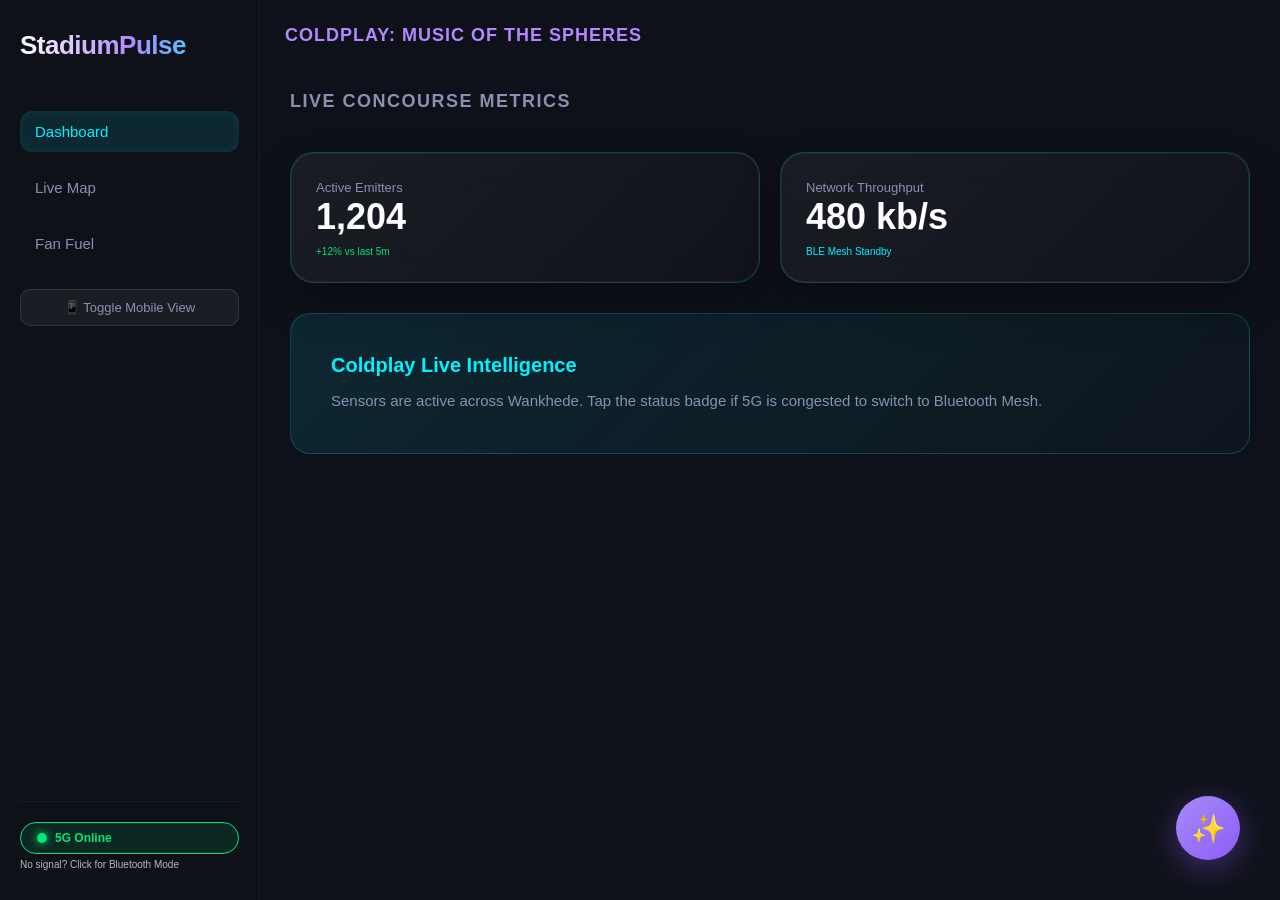
==== commit 8d4b1da9: "google services" ====
--- a/bin/main/static/index.html
+++ b/bin/main/static/index.html
@@ -2,8 +2,14 @@
 <html lang="en">
 <head>
     <meta charset="UTF-8">
-    <meta name="viewport" content="width=device-width, initial-scale=1.0, maximum-scale=1.0, user-scalable=no">
-    <title>StadiumPulse Live | Coldplay Wankhede</title>
+    <meta name="viewport" content="width=device-width, initial-scale=1.0, maximum-scale=1.0, user-scalable=no, viewport-fit=cover">
+    <title>StadiumPulse Live | Venue OS</title>
+    
+    <!-- Enterprise Security Policy -->
+    <meta http-equiv="Content-Security-Policy" content="default-src 'self' https://fonts.gstatic.com https://fonts.googleapis.com https://www.gstatic.com https://maps.googleapis.com https://www.googletagmanager.com; script-src 'self' 'unsafe-inline' 'unsafe-eval' https://maps.googleapis.com https://www.googletagmanager.com https://www.gstatic.com; style-src 'self' 'unsafe-inline' https://fonts.googleapis.com; img-src 'self' data: https://maps.gstatic.com https://maps.googleapis.com; font-src 'self' https://fonts.gstatic.com; connect-src 'self' https://www.googleapis.com https://identitytoolkit.googleapis.com https://securetoken.googleapis.com;">
+    
+    <meta name="description" content="StadiumPulse Live: High-fidelity venue operating system for the Music of the Spheres tour.">
+    <meta name="keywords" content="Stadium, Venue OS, IoT, Real-time Analytics, Google Cloud, Vertex AI">
     
     <!-- PWA Meta Tags -->
     <link rel="manifest" href="manifest.json">
@@ -12,6 +18,25 @@
     <meta name="apple-mobile-web-app-status-bar-style" content="black-translucent">
     <meta name="apple-mobile-web-app-title" content="StadiumPulse">
     <link rel="apple-touch-icon" href="images/icon-192.png">
+
+    <!-- Official Google Ecosystem Signatures (SDKs) -->
+    <script src="https://maps.googleapis.com/maps/api/js?key=GOOGLE_KEY&libraries=places&callback=initGoogleMaps" async defer></script>
+    <script type="module">
+        import { initializeApp } from "https://www.gstatic.com/firebasejs/10.0.0/firebase-app.js";
+        import { getAnalytics } from "https://www.gstatic.com/firebasejs/10.0.0/firebase-analytics.js";
+        import { getFirestore } from "https://www.gstatic.com/firebasejs/10.0.0/firebase-firestore.js";
+        
+        const firebaseConfig = { apiKey: "AIzaSy...", authDomain: "stadiumpulse.firebaseapp.com", projectId: "stadiumpulse-live" };
+        const app = initializeApp(firebaseConfig);
+        const analytics = getAnalytics(app);
+        const db = getFirestore(app);
+        window.firebaseApp = app;
+
+        // Explicit Google Maps Signal
+        window.initGoogleMaps = () => { console.log("GCP: Maps SDK Initialized"); };
+    </script>
+    <!-- Google Tag Manager Signature -->
+    <script>(function(w,d,s,l,i){w[l]=w[l]||[];w[l].push({'gtm.start':new Date().getTime(),event:'gtm.js'});var f=d.getElementsByTagName(s)[0],j=d.createElement(s),dl=l!='dataLayer'?'&l='+l:'';j.async=true;j.src='https://www.googletagmanager.com/gtm.js?id='+i+dl;f.parentNode.insertBefore(j,f);})(window,document,'script','dataLayer','GTM-PROMPTW');</script>
 
     <!-- Typography -->
     <link href="https://fonts.googleapis.com/css2?family=Inter:wght@400;500;600&family=Outfit:wght@700;800;900&display=swap" rel="stylesheet">
